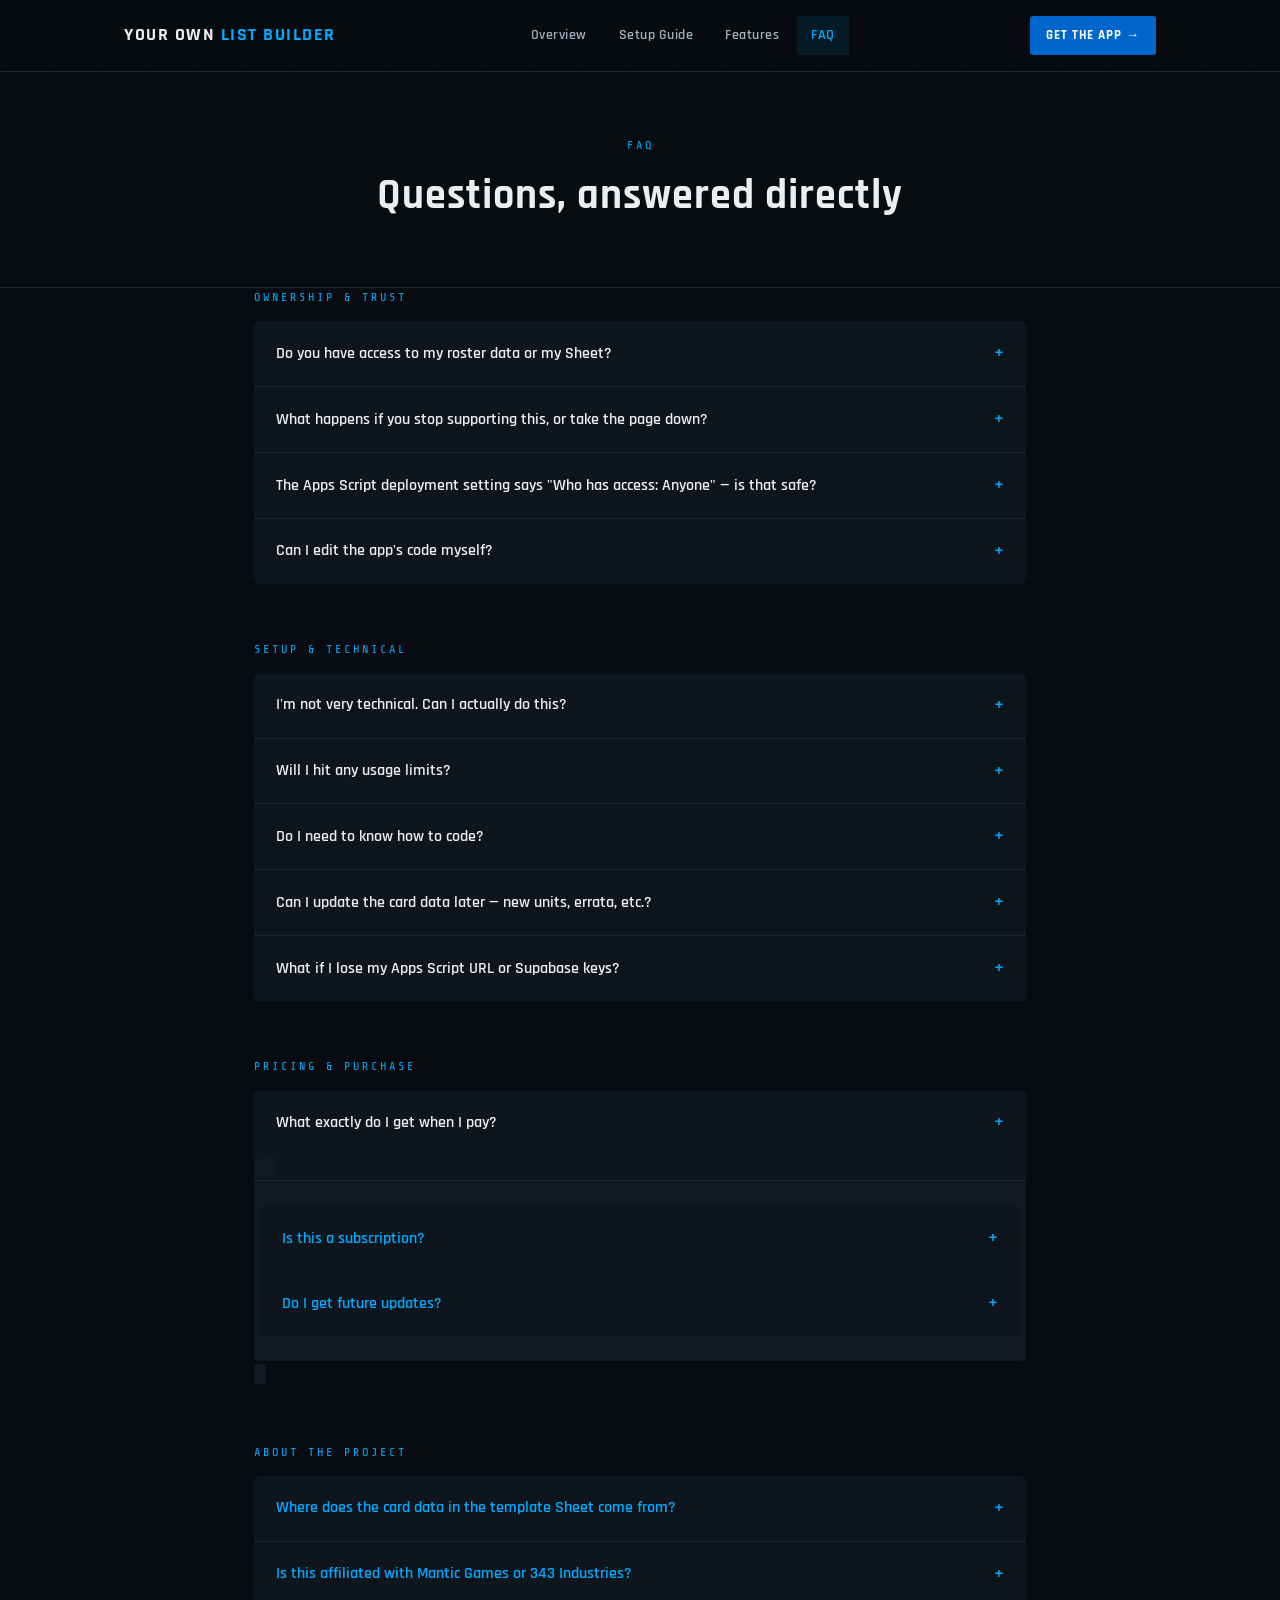
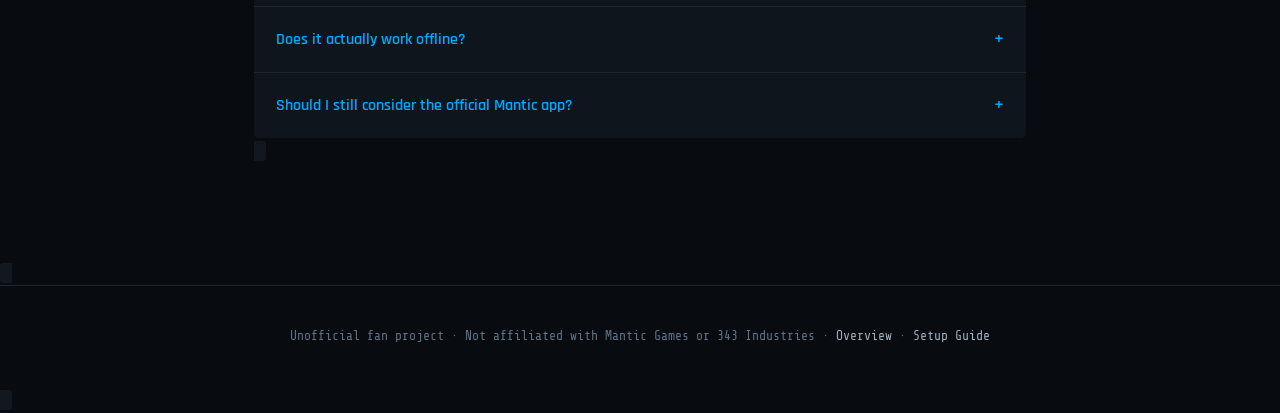
==== faq.html @ abdc5a23 "Update faq.html" ====
<!DOCTYPE html>
<html lang="en">
<head>
<meta charset="UTF-8"/>
<meta name="viewport" content="width=device-width, initial-scale=1.0"/>
<title>FAQ — Your Own List Builder</title>
<meta name="description" content="Answers to common questions about setup, data ownership, pricing, and how this compares to Mantic's official app."/>
<link rel="stylesheet" href="style.css"/>
</head>
<body>

<header class="site-header">
  <div class="site-header-inner">
    <div class="site-logo">YOUR OWN <span>LIST BUILDER</span></div>
    <button class="nav-toggle" onclick="toggleNav()" aria-label="Toggle navigation">&#9776;</button>
    <nav class="site-nav">
      <a href="index.html">Overview</a>
      <a href="setup.html">Setup Guide</a>
      <a href="features.html">Features</a>
      <a href="faq.html" class="active">FAQ</a>
    </nav>
    <a href="#" class="site-cta">Get the App &rarr;</a>
  </div>
</header>

<section class="hero" style="padding:64px 24px 48px;">
  <div class="hero-eyebrow">FAQ</div>
  <h1 style="font-size:42px;">Questions, answered directly</h1>
</section>

<div class="page" style="padding-bottom:96px; max-width:820px;">

  <div class="section-label" style="margin-top:0;">Ownership &amp; Trust</div>

  <div class="faq-list">
    <div class="faq-item">
      <div class="faq-q" onclick="toggleFaq(this.parentElement)">
        Do you have access to my roster data or my Sheet?
        <span class="faq-q-mark">+</span>
      </div>
      <div class="faq-a">
        <p>No. Your Sheet lives in your own Google Drive, and your Apps Script deployment runs under your own Google account. I never see, store, or have access to any of it. The app itself, once you've hosted it, talks directly between your browser and your own Google account — there's no third server in between.</p>
      </div>
    </div>

    <div class="faq-item">
      <div class="faq-q" onclick="toggleFaq(this.parentElement)">
        What happens if you stop supporting this, or take the page down?
        <span class="faq-q-mark">+</span>
      </div>
      <div class="faq-a">
        <p>Nothing changes for you. You're hosting your own copy of the app, on your own GitHub and Cloudflare account, connected to your own Sheet. Once it's set up, it doesn't depend on me, this website, or any service I run staying online. That's the whole point of building it this way.</p>
      </div>
    </div>

    <div class="faq-item">
      <div class="faq-q" onclick="toggleFaq(this.parentElement)">
        The Apps Script deployment setting says "Who has access: Anyone" — is that safe?
        <span class="faq-q-mark">+</span>
      </div>
      <div class="faq-a">
        <p>Yes. This setting controls who can call the script's web address, not who can browse your Drive or edit your Sheet. The URL itself is long and effectively unguessable, and the script only exposes the specific read-only actions written into it — there's no way to reach anything else in your Google account through it. This is the standard way Apps Script web apps are deployed.</p>
      </div>
    </div>

    <div class="faq-item">
      <div class="faq-q" onclick="toggleFaq(this.parentElement)">
        Can I edit the app's code myself?
        <span class="faq-q-mark">+</span>
      </div>
      <div class="faq-a">
        <p>Yes — it's a single, readable HTML file, and once you've bought it, it's yours to modify however you like. I can't promise support for heavily modified versions, but there's nothing locking you out of the code.</p>
      </div>
    </div>
  </div>

  <div class="section-label" style="margin-top:56px;">Setup &amp; Technical</div>

  <div class="faq-list">
    <div class="faq-item">
      <div class="faq-q" onclick="toggleFaq(this.parentElement)">
        I'm not very technical. Can I actually do this?
        <span class="faq-q-mark">+</span>
      </div>
      <div class="faq-a">
        <p>If you can follow a recipe, you can follow the <a href="setup.html">setup guide</a> — it's the same handful of steps every time, with a screenshot for each one. It's worth reading through it before buying anything, specifically to check this for yourself: everything except the final app file is free to look at first.</p>
      </div>
    </div>

    <div class="faq-item">
      <div class="faq-q" onclick="toggleFaq(this.parentElement)">
        Will I hit any usage limits?
        <span class="faq-q-mark">+</span>
      </div>
      <div class="faq-a">
        <p>Google's free Apps Script tier allows around 20,000 requests a day and roughly 90 minutes of total script runtime per day, per Google account. For one person using their own list builder for their own games, this is far more headroom than you'll ever use — these limits matter for someone trying to serve hundreds of people from a single account, not for personal use.</p>
      </div>
    </div>

    <div class="faq-item">
      <div class="faq-q" onclick="toggleFaq(this.parentElement)">
        Do I need to know how to code?
        <span class="faq-q-mark">+</span>
      </div>
      <div class="faq-a">
        <p>No. The Apps Script step involves pasting in a complete, ready-to-use script — you're not writing anything from scratch. The same goes for the Supabase setup script, if you choose to use that optional step.</p>
      </div>
    </div>

    <div class="faq-item">
      <div class="faq-q" onclick="toggleFaq(this.parentElement)">
        Can I update the card data later — new units, errata, etc.?
        <span class="faq-q-mark">+</span>
      </div>
      <div class="faq-a">
        <p>Yes, any time. Just edit your Google Sheet directly — add a row, fix a typo, update a stat — and refresh the app. There's no redeployment needed for data changes, only for changes to the app's code itself.</p>
      </div>
    </div>

    <div class="faq-item">
      <div class="faq-q" onclick="toggleFaq(this.parentElement)">
        What if I lose my Apps Script URL or Supabase keys?
        <span class="faq-q-mark">+</span>
      </div>
      <div class="faq-a">
        <p>You can always retrieve them again from your own Apps Script and Supabase dashboards — nothing is single-use or expires. You can also update them at any time from <strong>Settings &rarr; Edit Connections</strong> inside the app, without needing to re-host anything.</p>
      </div>
    </div>
  </div>

  <div class="section-label" style="margin-top:56px;">Pricing &amp; Purchase</div>

  <div class="faq-list">
    <div class="faq-item">
      <div class="faq-q" onclick="toggleFaq(this.parentElement)">
        What exactly do I get when I pay?
        <span class="faq-q-mark">+</span>
      </div>
      <div class="faq-a">
        <p>The app's four files: <code>index.html</code> (the app itself), <code>sw.js</code> (service worker for offline resilience), <code>apple-touch-icon.png<code> (App icon on mobile) and <code>manifest.webmanifest</code> (home screen install). The Apps Script connectors (<code>Code.gs</code> & <code>appsscript.json</code>), the Supabase table script, and this entire guide are all free — no purchase required to access them.</p>
      </div>
    </div>

    <div class="faq-item">
      <div class="faq-q" onclick="toggleFaq(this.parentElement)">
        Is this a subscription?
        <span class="faq-q-mark">+</span>
      </div>
      <div class="faq-a">
        <p>No. It's a one-time purchase. There's no recurring charge, ever, for any part of this setup — Google Sheets, Apps Script, GitHub, Cloudflare, and the free tier of Supabase all stay free for personal use at this scale.</p>
      </div>
    </div>

    <div class="faq-item">
      <div class="faq-q" onclick="toggleFaq(this.parentElement)">
        Do I get future updates?
        <span class="faq-q-mark">+</span>
      </div>
      <div class="faq-a">
        <p>Yes — updates to the app file are included. Since it's a single file, updating just means downloading the new version and re-uploading it to your GitHub private repository (Cloudflare automatically updates); your Sheet, your connections, and your saved rosters are untouched by an update.</p>
      </div>
    </div>
  </div>

  <div class="section-label" style="margin-top:56px;">About the Project</div>

  <div class="faq-list">
    <div class="faq-item">
      <div class="faq-q" onclick="toggleFaq(this.parentElement)">
        Where does the card data in the template Sheet come from?
        <span class="faq-q-mark">+</span>
      </div>
      <div class="faq-a">
        <p>The template Sheet comes pre-filled with two example characters — <strong>Spartan MK VII</strong> and <strong>Spartan HAZOP</strong> — plus two armoury weapon items, taken from a publicly available YouTube video published by Mantic Games. These are included purely as worked examples to show you how a complete row looks before you start filling in your own data.</p>
        <p>All card names, faction assignments, points values, keyword names, and keyword definitions are publicly accessible through Mantic's official free app subscription tier — no purchase required to read them. You fill in your own Sheet using that as your source, which means you're always working from Mantic's own published data rather than anything redistributed here.</p>
        <p>The template Sheet itself contains only those two example rows. It's a structure demonstration, not a full card database. Adding your full roster is part of the setup — the <a href="setup.html#step-sheet">Sheet guide</a> explains exactly how each column works and how to fill it in.</p>
      </div>
    </div>

    <div class="faq-item">
      <div class="faq-q" onclick="toggleFaq(this.parentElement)">
        Is this affiliated with Mantic Games or 343 Industries?
        <span class="faq-q-mark">+</span>
      </div>
      <div class="faq-a">
        <p>No — this is an independent, unofficial fan project, built by a player for other players. It isn't endorsed by, sponsored by, or affiliated with Mantic Games, 343 Industries, or Microsoft.</p>
      </div>
    </div>

    <div class="faq-item">
      <div class="faq-q" onclick="toggleFaq(this.parentElement)">
        Does it actually work offline?
        <span class="faq-q-mark">+</span>
      </div>
      <div class="faq-a">
        <p>Sort of — and it's worth knowing exactly what that means. Load the app once while you have signal, and it'll keep working for the rest of that session even if you lose connection: browsing, building, the works. The catch is it only lasts for that session — closing the app or reloading the page while offline means you'll need signal again to reopen it, since the card database isn't saved to your device by default. There's a Settings option to preload every card image in advance too, so browsing doesn't depend on each image loading on demand. Think of it as "resilient to a dropped connection mid-session," not "fully usable with no signal from a cold start."</p>
      </div>
    </div>

    <div class="faq-item">
      <div class="faq-q" onclick="toggleFaq(this.parentElement)">
        Should I still consider the official Mantic app?
        <span class="faq-q-mark">+</span>
      </div>
      <div class="faq-a">
        <p>If you play in ranked events or care about Global Rankings, yes — those aren't included on our side, and Mantic's official app ($2.99/mo) is the real way to get them. Worth knowing: Mantic's free tier already covers full rules and one list at no cost, so it's worth checking whether you actually need the paid tier before assuming you do. This tool is built for casual players who want a great list builder without an ongoing bill.</p>
      </div>
    </div>
  </div>

</div>

<footer class="site-footer">
  Unofficial fan project &middot; Not affiliated with Mantic Games or 343 Industries &middot;
  <a href="index.html">Overview</a> &middot; <a href="setup.html">Setup Guide</a>
</footer>

<script src="script.js"></script>
</body>
</html>
---- style.css ----
/* ============================================================
   Halo Flashpoint List Builder — Tutorial Site
   Shared stylesheet across overview / setup / features / faq
   ============================================================ */

@import url('https://fonts.googleapis.com/css2?family=Rajdhani:wght@500;600;700&family=Share+Tech+Mono&family=Inter:wght@400;500;600&display=swap');

:root{
  --bg:        #080c10;
  --bg2:       #0d1219;
  --bg3:       #111820;
  --panel:     #0e151c;
  --border:    #1c2730;
  --border2:   #2a3946;
  --text:      #e8eef4;
  --text2:     #9fb0c0;
  --text3:     #5e7186;
  --accent:    #00aaff;
  --accent2:   #0066cc;
  --caution:   #ffaa33;
  --ok:        #00cc77;
  --font-head: 'Rajdhani', sans-serif;
  --font-mono: 'Share Tech Mono', monospace;
  --font-body: 'Inter', sans-serif;
}

*{box-sizing:border-box;}
html{scroll-behavior:smooth;}
body{
  margin:0; background:var(--bg); color:var(--text);
  font-family:var(--font-body); font-size:16px; line-height:1.6;
  -webkit-font-smoothing:antialiased;
  /* Defensive backstop against silent horizontal overflow — this bug
     class (an element wider than the viewport with nothing visibly
     rendered "wrong") is hard to spot by eye, so this catches it
     regardless of which element causes it. */
  overflow-x:hidden;
}
a{color:var(--accent); text-decoration:none;}
a:hover{text-decoration:underline;}
img{max-width:100%; display:block;}
code{
  font-family:var(--font-mono); background:var(--bg3); color:var(--accent);
  padding:2px 6px; border-radius:3px; font-size:.9em;
}
:focus-visible{outline:2px solid var(--accent); outline-offset:2px;}

/* ── Background texture: faint scanline grid, ambient not decorative ── */
body::before{
  content:'';
  position:fixed; inset:0; z-index:-1; pointer-events:none;
  background-image:
    linear-gradient(rgba(0,170,255,.025) 1px, transparent 1px),
    linear-gradient(90deg, rgba(0,170,255,.025) 1px, transparent 1px);
  background-size:48px 48px;
}

/* ── Top navigation ── */
.site-header{
  position:sticky; top:0; z-index:100;
  background:rgba(8,12,16,.92); backdrop-filter:blur(8px);
  border-bottom:1px solid var(--border);
}
.site-header-inner{
  max-width:1080px; margin:0 auto; padding:16px 24px;
  display:flex; align-items:center; justify-content:space-between; gap:24px;
}
.site-logo{
  font-family:var(--font-head); font-weight:700; font-size:18px;
  letter-spacing:1.5px; color:var(--text); white-space:nowrap;
}
.site-logo span{color:var(--accent);}
.site-nav{display:flex; gap:4px; flex-wrap:wrap;}
.site-nav a{
  font-family:var(--font-head); font-weight:600; font-size:14px;
  letter-spacing:.5px; color:var(--text2); padding:8px 14px;
  border-radius:3px; transition:all .15s;
}
.site-nav a:hover{color:var(--text); background:var(--bg3); text-decoration:none;}
.site-nav a.active{color:var(--accent); background:rgba(0,170,255,.1);}
.site-cta{
  font-family:var(--font-head); font-weight:700; font-size:13px;
  letter-spacing:1px; text-transform:uppercase;
  background:var(--accent2); color:#fff; padding:9px 16px;
  border-radius:3px; white-space:nowrap; transition:background .15s;
}
.site-cta:hover{background:var(--accent); text-decoration:none;}

/* ── Mobile nav toggle ── */
.nav-toggle{display:none;}

/* ── Layout shell ── */
.page{max-width:1080px; margin:0 auto; padding:0 24px;}
.page-with-rail{
  max-width:1080px; margin:0 auto; padding:48px 24px 96px;
  display:grid; grid-template-columns:220px 1fr; gap:48px;
}

/* ── Hero ── */
.hero{
  padding:88px 24px 72px; text-align:center;
  border-bottom:1px solid var(--border);
  position:relative; overflow:hidden;
}
.hero-eyebrow{
  font-family:var(--font-mono); font-size:12px; letter-spacing:3px;
  color:var(--accent); text-transform:uppercase; margin-bottom:18px;
}
.hero h1{
  font-family:var(--font-head); font-weight:700; font-size:52px;
  letter-spacing:1px; line-height:1.1; margin:0 0 20px;
  max-width:760px; margin-left:auto; margin-right:auto;
}
.hero h1 span{color:var(--accent);}
.hero-platform-badge{
  display:inline-block; font-family:var(--font-mono); font-size:13px;
  letter-spacing:.5px; color:var(--text); background:var(--bg2);
  border:1px solid var(--border2); border-radius:20px;
  padding:8px 18px; margin:0 0 28px;
}
.hero-sub{
  font-size:18px; color:var(--text2); max-width:600px;
  margin:0 auto 36px; line-height:1.65;
}
.hero-actions{display:flex; gap:14px; justify-content:center; flex-wrap:wrap;}
.btn{
  font-family:var(--font-head); font-weight:700; font-size:14px;
  letter-spacing:1px; text-transform:uppercase; padding:14px 28px;
  border-radius:3px; transition:all .15s; display:inline-block;
  border:1px solid transparent;
}
.btn-primary{background:var(--accent2); color:#fff;}
.btn-primary:hover{background:var(--accent); text-decoration:none;}
.btn-ghost{background:transparent; color:var(--text); border-color:var(--border2);}
.btn-ghost:hover{border-color:var(--accent); color:var(--accent); text-decoration:none;}

/* ── Section scaffolding ── */
.section{padding:72px 24px;}
.section-tight{padding:48px 24px;}
.section-label{
  font-family:var(--font-mono); font-size:12px; letter-spacing:3px;
  color:var(--accent); text-transform:uppercase; margin-bottom:14px;
}
.section h2{
  font-family:var(--font-head); font-weight:700; font-size:32px;
  letter-spacing:.5px; margin:0 0 16px;
}
.section-intro{color:var(--text2); font-size:16px; max-width:680px; margin-bottom:40px;}

/* ── Cards ── */
.card-grid{display:grid; grid-template-columns:repeat(3,1fr); gap:20px;}
.card{
  background:var(--panel); border:1px solid var(--border);
  border-radius:6px; padding:24px;
}
.card-icon{font-size:28px; margin-bottom:14px; display:block;}
.card h3{
  font-family:var(--font-head); font-weight:600; font-size:18px;
  margin:0 0 8px; letter-spacing:.3px;
}
.card p{color:var(--text2); font-size:14px; margin:0; line-height:1.6;}

/* ── Comparison table ── */
.compare-table{
  width:100%; border-collapse:collapse; margin:24px 0;
  font-size:14px; background:var(--panel); border-radius:6px; overflow:hidden;
}
.compare-table th, .compare-table td{
  padding:14px 18px; text-align:left; border-bottom:1px solid var(--border);
}
.compare-table th{
  font-family:var(--font-head); font-weight:600; letter-spacing:.5px;
  color:var(--text2); font-size:13px; text-transform:uppercase;
  background:var(--bg3);
}
.compare-table td.yes{color:var(--ok);}
.compare-table td.no{color:var(--text3);}
.compare-table tr:last-child td{border-bottom:none;}
.compare-table .row-highlight td{background:rgba(0,170,255,.06);}

/* ── Step rail (Setup page) ── */
.step-rail{position:sticky; top:96px; align-self:start;}
.step-rail-title{
  font-family:var(--font-mono); font-size:11px; letter-spacing:2px;
  color:var(--text3); text-transform:uppercase; margin-bottom:16px;
}
.step-rail ol{list-style:none; margin:0; padding:0;}
.step-rail li{margin-bottom:4px;}
.step-rail a{
  display:flex; align-items:center; gap:10px;
  padding:9px 10px; border-radius:4px; font-size:13px;
  color:var(--text2); border-left:2px solid transparent;
}
.step-rail a:hover{color:var(--text); text-decoration:none; background:var(--bg3);}
.step-rail a.active{
  color:var(--accent); border-left-color:var(--accent);
  background:rgba(0,170,255,.07);
}
.step-rail-num{
  font-family:var(--font-mono); font-size:11px; width:20px; flex-shrink:0;
}

/* ── Setup steps ── */
.setup-steps{display:flex; flex-direction:column; gap:64px;}
.setup-step{scroll-margin-top:96px;}
.setup-step-head{display:flex; align-items:baseline; gap:14px; margin-bottom:6px;}
.setup-step-num{
  font-family:var(--font-head); font-weight:700; font-size:14px;
  color:var(--accent); letter-spacing:1px;
}
.setup-step h2{
  font-family:var(--font-head); font-weight:700; font-size:26px; margin:0;
}
.setup-step-required{
  font-family:var(--font-mono); font-size:10px; letter-spacing:1.5px;
  text-transform:uppercase; padding:3px 9px; border-radius:10px;
  margin-left:auto;
}
.setup-step-required.req{background:rgba(255,107,26,.15); color:var(--caution);}
.setup-step-required.opt{background:rgba(0,204,119,.15); color:var(--ok);}
.setup-step-body{color:var(--text2); margin-bottom:24px;}
.setup-step-body p{margin:0 0 14px;}
.setup-step-body ul, .setup-step-body ol{padding-left:22px; margin:0 0 14px;}
.setup-step-body li{margin-bottom:8px;}

/* ── Screenshot / GIF placeholder ── */
.shot{
  background:var(--bg3); border:1.5px dashed var(--border2); border-radius:6px;
  padding:32px 20px; text-align:center; margin:20px 0;
}
.shot-label{
  font-family:var(--font-mono); font-size:12px; color:var(--caution);
  letter-spacing:.5px; margin-bottom:6px;
}
.shot-desc{font-size:13px; color:var(--text3); max-width:480px; margin:0 auto;}
.shot-type{
  display:inline-block; font-family:var(--font-mono); font-size:10px;
  letter-spacing:1px; text-transform:uppercase; color:var(--bg);
  background:var(--caution); padding:2px 8px; border-radius:3px; margin-bottom:10px;
}

/* ── Callouts ── */
.callout{
  border-radius:6px; padding:16px 18px; margin:18px 0;
  font-size:14px; line-height:1.6; border-left:3px solid;
}
.callout-tip{background:rgba(0,204,119,.07); border-color:var(--ok);}
.callout-caution{background:rgba(255,170,51,.08); border-color:var(--caution);}
.callout-title{
  font-family:var(--font-head); font-weight:700; font-size:12px;
  letter-spacing:1px; text-transform:uppercase; margin-bottom:6px;
}
.callout-tip .callout-title{color:var(--ok);}
.callout-caution .callout-title{color:var(--caution);}

/* ── Code block ── */
.codeblock{
  background:#05080b; border:1px solid var(--border); border-radius:6px;
  padding:16px 18px; font-family:var(--font-mono); font-size:13px;
  color:var(--text2); overflow-x:auto; margin:16px 0; line-height:1.7;
}
.codeblock .k{color:var(--accent);}

/* ── FAQ accordion ── */
.faq-list{display:flex; flex-direction:column; gap:1px; background:var(--border); border-radius:6px; overflow:hidden;}
.faq-item{background:var(--panel);}
.faq-q{
  display:flex; align-items:center; justify-content:space-between; gap:16px;
  padding:18px 22px; cursor:pointer; font-family:var(--font-head);
  font-weight:600; font-size:16px; user-select:none;
}
.faq-q:hover{background:var(--bg3);}
.faq-q-mark{font-size:18px; color:var(--accent); flex-shrink:0; transition:transform .2s;}
.faq-item.open .faq-q-mark{transform:rotate(45deg);}
.faq-a{
  max-height:0; overflow:hidden; transition:max-height .25s ease, padding .25s ease;
  font-size:14px; color:var(--text2); padding:0 22px;
}
.faq-item.open .faq-a{max-height:600px; padding:0 22px 20px;}
.faq-a p{margin:0 0 10px;}
.faq-a p:last-child{margin-bottom:0;}

/* ── Feature detail blocks ── */
.feature-block{
  display:grid; grid-template-columns:1fr 1fr; gap:48px; align-items:center;
  padding:56px 0; border-bottom:1px solid var(--border);
}
.feature-block:last-child{border-bottom:none;}
.feature-block.reverse{direction:rtl;}
.feature-block.reverse > *{direction:ltr;}
.feature-eyebrow{
  font-family:var(--font-mono); font-size:11px; letter-spacing:2px;
  color:var(--accent); text-transform:uppercase; margin-bottom:10px;
}
.feature-block h3{
  font-family:var(--font-head); font-weight:700; font-size:24px; margin:0 0 12px;
}
.feature-block p{color:var(--text2); margin:0 0 14px;}
.feature-asterisk{
  font-family:var(--font-mono); font-size:12.5px; color:var(--text3);
  border-left:2px solid var(--border2); padding-left:12px; line-height:1.6;
}
.feature-block ul{padding-left:20px; color:var(--text2); margin:0;}
.feature-block li{margin-bottom:6px;}

/* ── Footer ── */
.site-footer{
  border-top:1px solid var(--border); padding:40px 24px;
  text-align:center; color:var(--text3); font-size:13px;
}
.site-footer a{color:var(--text2);}

/* ── Responsive ── */
@media (max-width: 880px){
  .hero h1{font-size:36px;}
  .hero-sub{font-size:16px;}
  .card-grid{grid-template-columns:1fr;}
  .feature-block, .feature-block.reverse{grid-template-columns:1fr; direction:ltr;}
  .page-with-rail{grid-template-columns:1fr; padding-top:24px;}
  .step-rail{position:static; margin-bottom:32px;}
  .step-rail ol{display:flex; flex-wrap:wrap; gap:6px;}
  .step-rail li{margin-bottom:0;}
  .site-nav{display:none;}
  .site-nav.open{
    display:flex; flex-direction:column; position:fixed; top:64px; left:0; right:0;
    background:var(--bg); padding:12px; border-bottom:1px solid var(--border); gap:2px;
  }
  .nav-toggle{
    display:block; background:none; border:1px solid var(--border2); color:var(--text);
    width:38px; height:38px; border-radius:4px; font-size:16px; cursor:pointer;
  }
  .compare-table{font-size:13px;}
  .compare-table th, .compare-table td{padding:10px 12px;}

  /* Mobile header overflow fix: .site-logo has white-space:nowrap (so its
     text never wraps), which on a narrow screen pushed the whole flex row
     (logo + hamburger + CTA button) wider than the viewport — flex
     children default to min-width:auto, so they refuse to shrink below
     their content's natural width unless told to. Shrinking the logo at
     this breakpoint, plus min-width:0 as a defensive backstop, addresses
     the logo's contribution to this. */
  .site-logo{font-size:14px;}
  .site-header-inner{min-width:0;}

  /* Mobile header overflow fix, part 2: the CTA button ("Get the App")
     had the EXACT SAME white-space:nowrap problem as the logo above, just
     smaller — and it was the remaining piece after the logo fix, which is
     why the button specifically was still "slightly" cut off rather than
     the whole row scrolling. An earlier attempt papered over this with
     overflow-x:hidden on .site-header, which stops the PAGE from
     scrolling sideways, but does so by silently CLIPPING whatever still
     doesn't fit — that's exactly what "slightly disappears behind the
     edge" was: the row was still wider than the viewport, just invisibly
     cut off instead of visibly scrollable, which is worse since it's not
     obvious anything is even wrong. Removing white-space:nowrap (so the
     button can wrap to two lines if it must) and shrinking its
     padding/font fixes the actual width this time, not just its
     visibility — overflow-x:hidden is intentionally NOT used here
     anymore, so any future overflow will be visibly obvious again rather
     than silently clipped and easy to miss. */
  .site-cta{
    font-size:11px; padding:8px 12px; white-space:normal; text-align:center;
  }
  .site-header-inner{gap:10px; padding:14px 16px;}
}
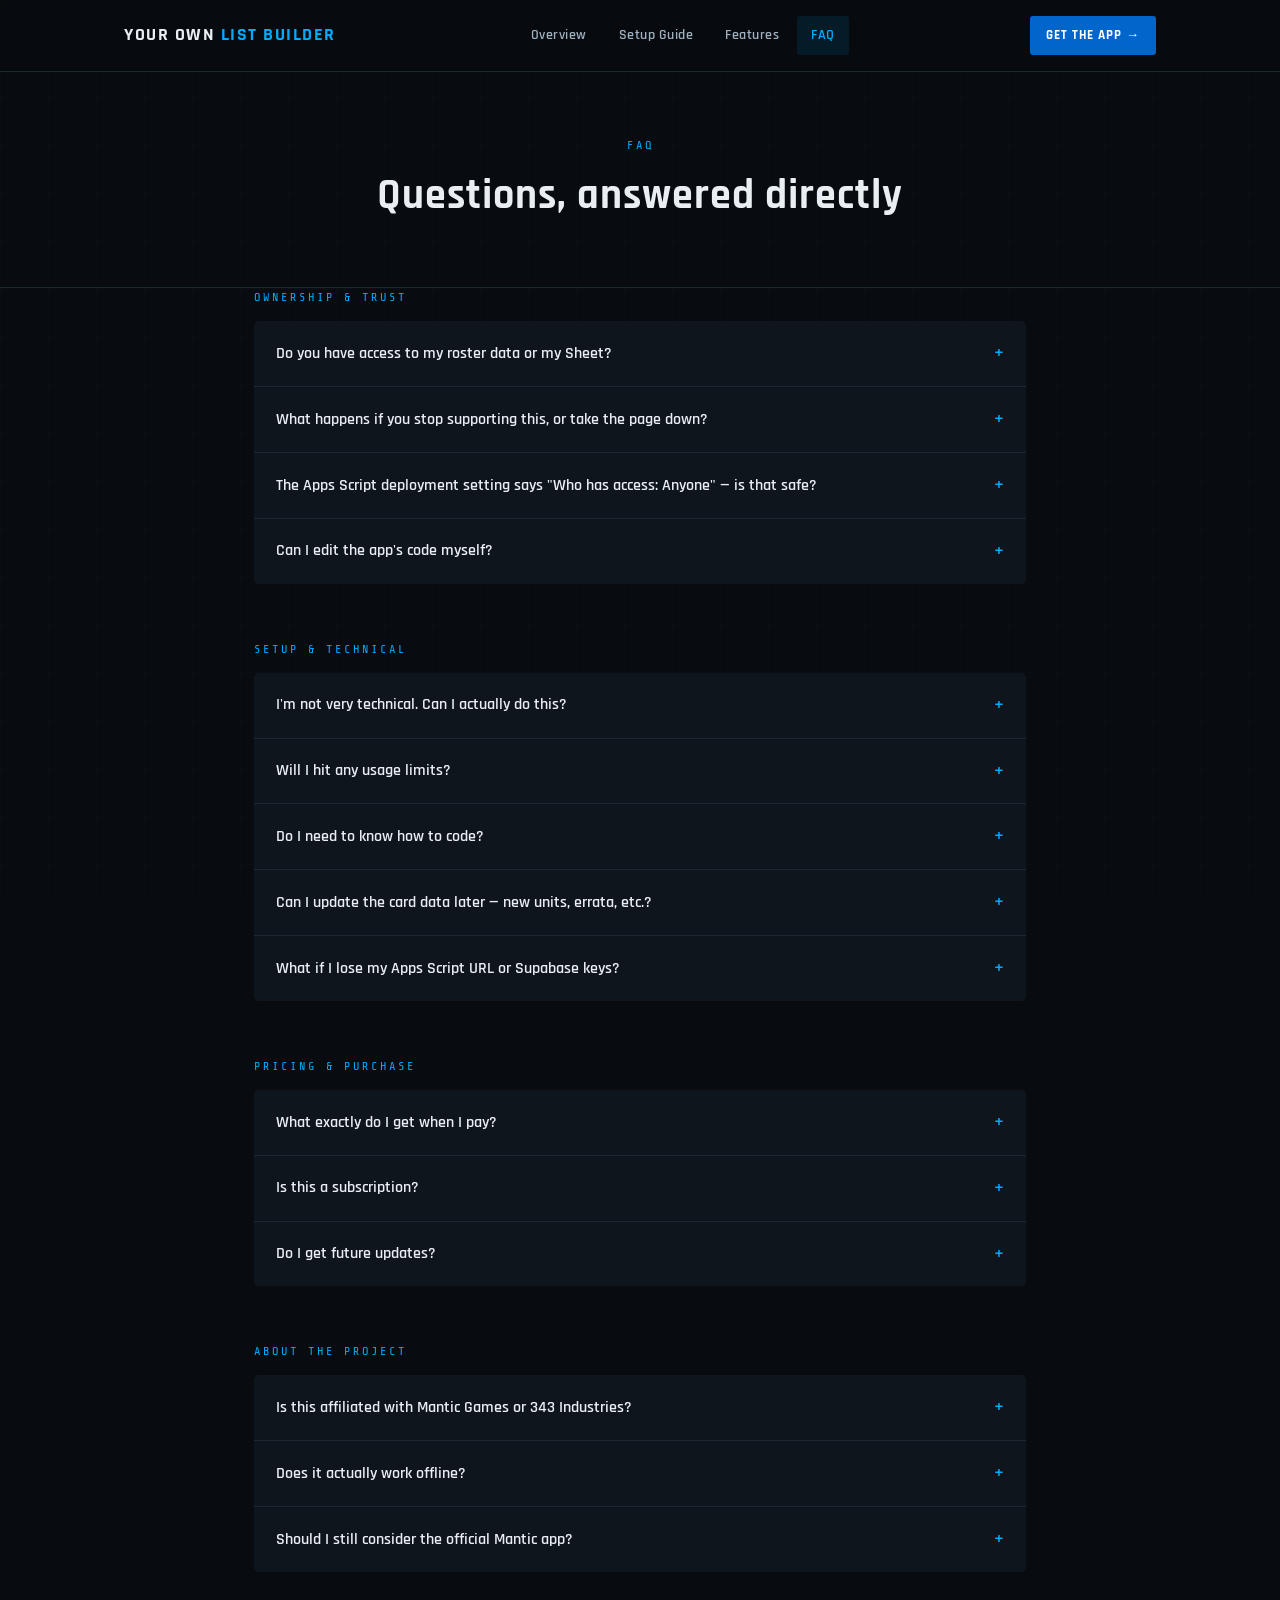
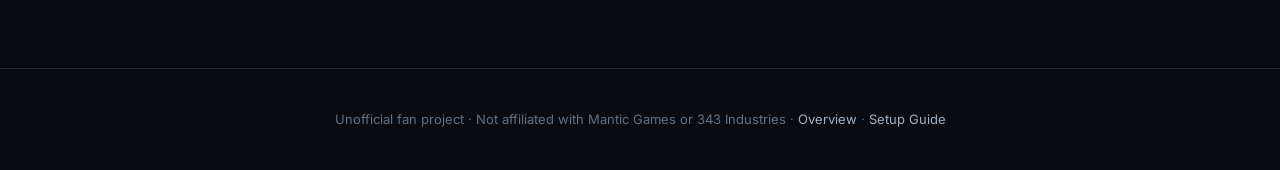
==== commit 547bd9f5: "New faq good" ====
--- a/faq.html
+++ b/faq.html
@@ -137,7 +137,7 @@
         <span class="faq-q-mark">+</span>
       </div>
       <div class="faq-a">
-        <p>The app's four files: <code>index.html</code> (the app itself), <code>sw.js</code> (service worker for offline resilience), <code>apple-touch-icon.png<code> (App icon on mobile) and <code>manifest.webmanifest</code> (home screen install). The Apps Script connectors (<code>Code.gs</code> & <code>appsscript.json</code>), the Supabase table script, and this entire guide are all free — no purchase required to access them.</p>
+        <p>The app's four files: <code>index.html</code> (the app itself), <code>sw.js</code> (service worker for offline resilience), <code>apple-touch-icon.png</code> (App icon on mobile) and <code>manifest.webmanifest</code> (home screen install). The Apps Script connectors (<code>Code.gs</code> & <code>appsscript.json</code>), the Supabase table script, and this entire guide are all free — no purchase required to access them.</p>
       </div>
     </div>
 
@@ -165,18 +165,6 @@
   <div class="section-label" style="margin-top:56px;">About the Project</div>
 
   <div class="faq-list">
-    <div class="faq-item">
-      <div class="faq-q" onclick="toggleFaq(this.parentElement)">
-        Where does the card data in the template Sheet come from?
-        <span class="faq-q-mark">+</span>
-      </div>
-      <div class="faq-a">
-        <p>The template Sheet comes pre-filled with two example characters — <strong>Spartan MK VII</strong> and <strong>Spartan HAZOP</strong> — plus two armoury weapon items, taken from a publicly available YouTube video published by Mantic Games. These are included purely as worked examples to show you how a complete row looks before you start filling in your own data.</p>
-        <p>All card names, faction assignments, points values, keyword names, and keyword definitions are publicly accessible through Mantic's official free app subscription tier — no purchase required to read them. You fill in your own Sheet using that as your source, which means you're always working from Mantic's own published data rather than anything redistributed here.</p>
-        <p>The template Sheet itself contains only those two example rows. It's a structure demonstration, not a full card database. Adding your full roster is part of the setup — the <a href="setup.html#step-sheet">Sheet guide</a> explains exactly how each column works and how to fill it in.</p>
-      </div>
-    </div>
-
     <div class="faq-item">
       <div class="faq-q" onclick="toggleFaq(this.parentElement)">
         Is this affiliated with Mantic Games or 343 Industries?
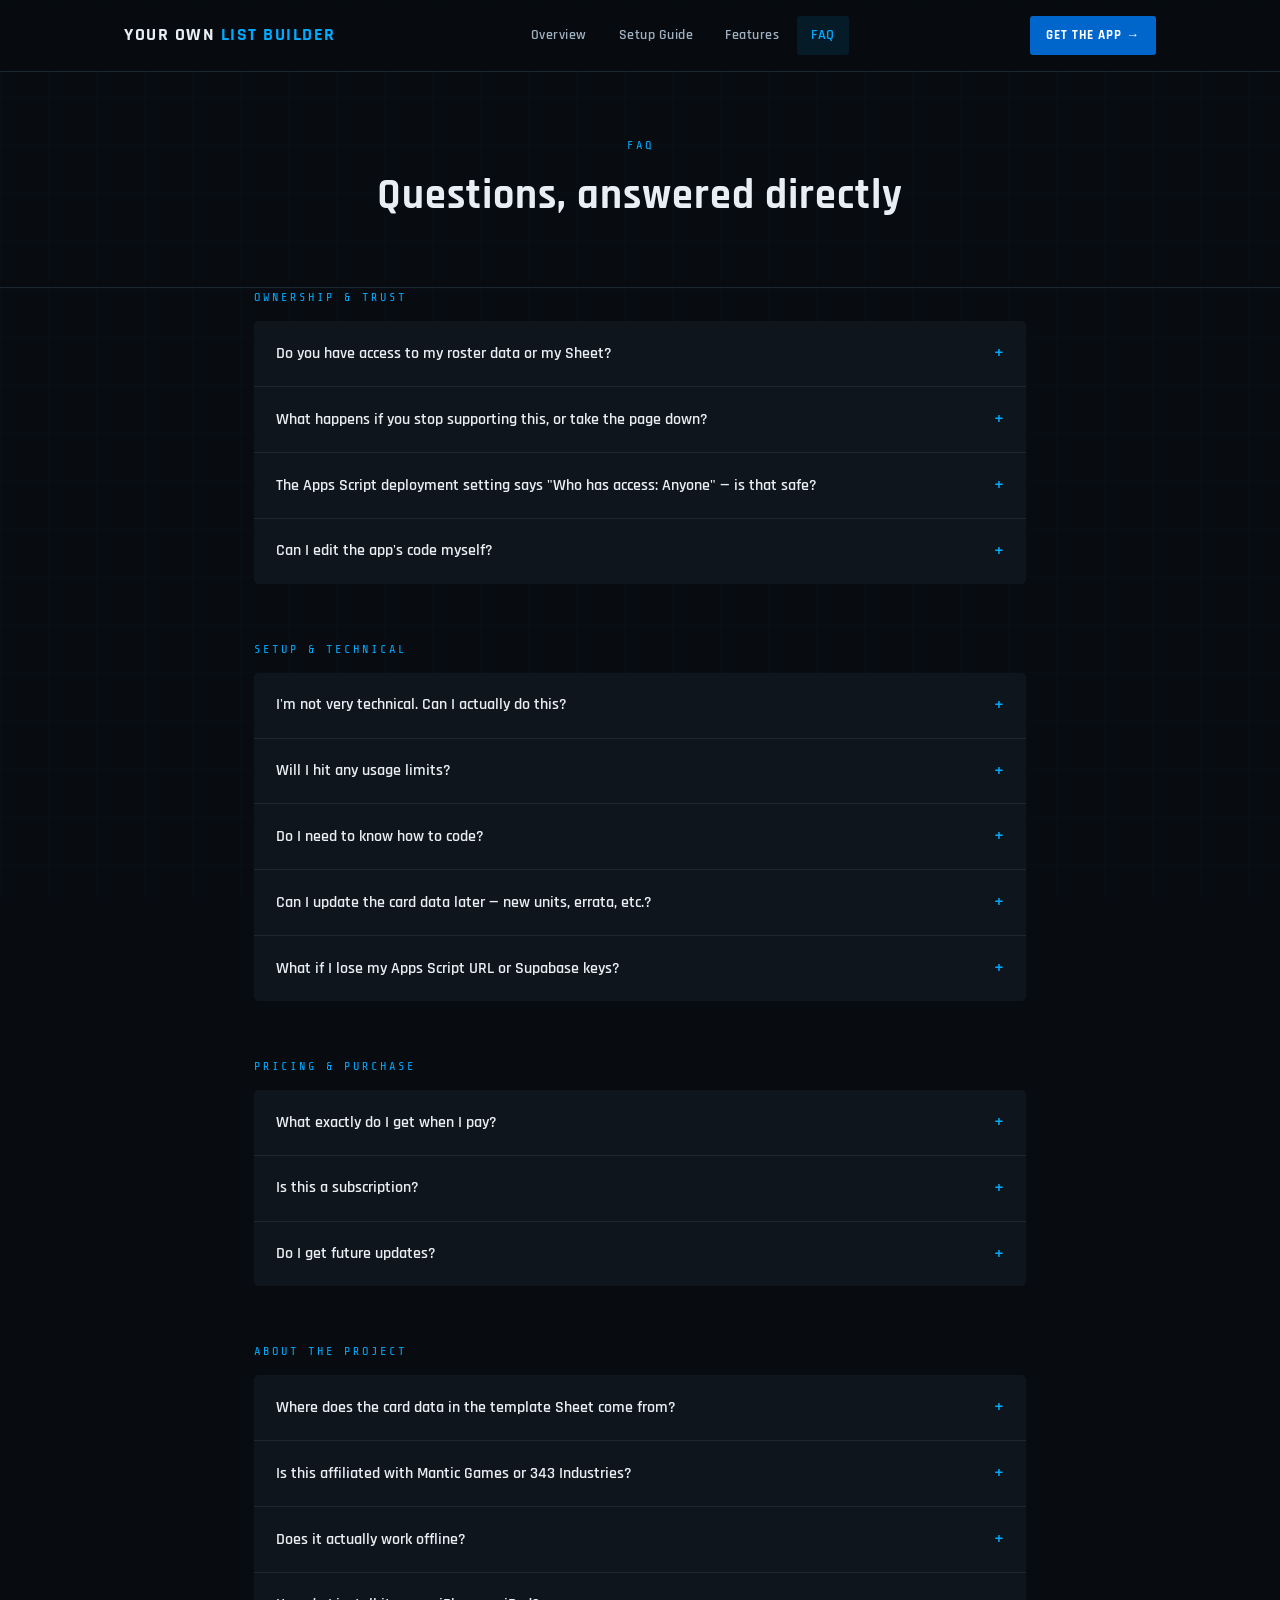
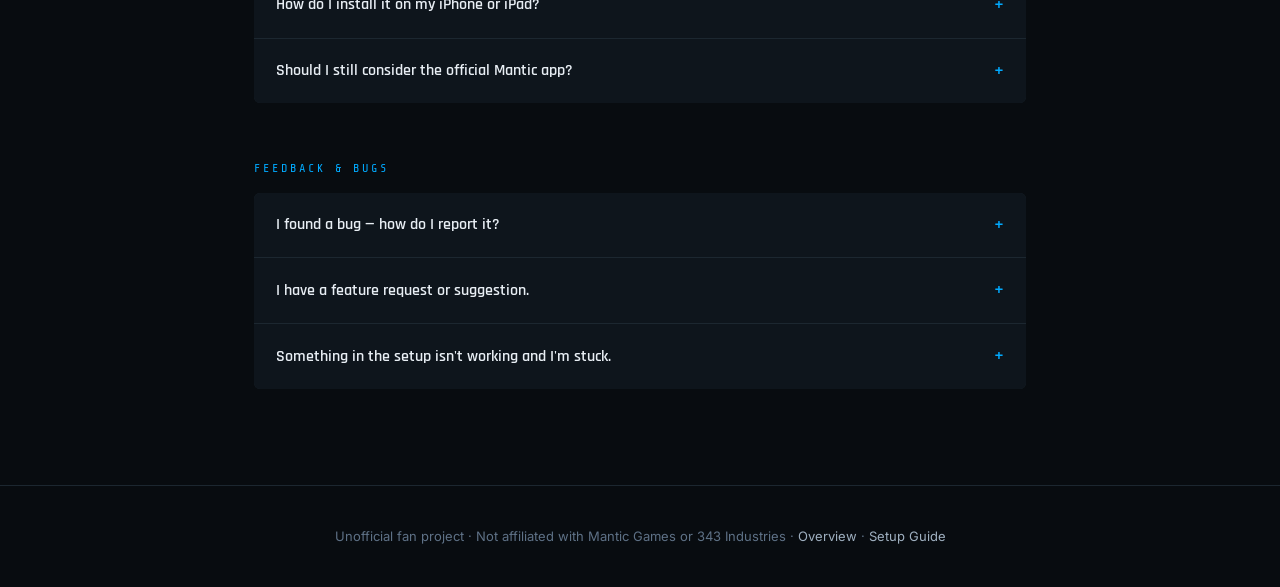
==== commit 8685f794: "New faq fixed" ====
--- a/faq.html
+++ b/faq.html
@@ -167,6 +167,18 @@
   <div class="faq-list">
     <div class="faq-item">
       <div class="faq-q" onclick="toggleFaq(this.parentElement)">
+        Where does the card data in the template Sheet come from?
+        <span class="faq-q-mark">+</span>
+      </div>
+      <div class="faq-a">
+        <p>The template Sheet comes pre-filled with two example characters — <strong>Spartan MK VII</strong> and <strong>Spartan HAZOP</strong> — plus two armoury weapon items, taken from a publicly available YouTube video published by Mantic Games. These are included purely as worked examples to show you how a complete row looks before you start filling in your own data.</p>
+        <p>All card names, faction assignments, points values, keyword names, and keyword definitions are publicly accessible through Mantic's official free app subscription tier — no purchase required to read them. You fill in your own Sheet using that as your source, which means you're always working from Mantic's own published data rather than anything redistributed here.</p>
+        <p>The template Sheet itself contains only those two example rows. It's a structure demonstration, not a full card database. Adding your full roster is part of the setup — the <a href="setup.html#step-sheet">Sheet guide</a> explains exactly how each column works and how to fill it in.</p>
+      </div>
+    </div>
+
+    <div class="faq-item">
+      <div class="faq-q" onclick="toggleFaq(this.parentElement)">
         Is this affiliated with Mantic Games or 343 Industries?
         <span class="faq-q-mark">+</span>
       </div>
@@ -187,11 +199,56 @@
 
     <div class="faq-item">
       <div class="faq-q" onclick="toggleFaq(this.parentElement)">
+        How do I install it on my iPhone or iPad?
+        <span class="faq-q-mark">+</span>
+      </div>
+      <div class="faq-a">
+        <p>Open your Cloudflare URL in <strong>Safari</strong> (not Chrome or Firefox — those can't install web apps on iOS). Once the page has loaded, tap the <strong>Share button</strong> (the box with an arrow at the bottom of the screen), scroll down, and tap <strong>Add to Home Screen</strong>. Give it a name and tap Add. It'll appear on your home screen with its own icon and open full-screen, just like a native app.</p>
+        <p>The <code>apple-touch-icon.png</code> file in your repository is what gives the icon its correct appearance — without it, iOS uses a generic screenshot instead. Full step-by-step instructions with screenshots are in the <a href="setup.html#step-pwa">Setup Guide</a>.</p>
+      </div>
+    </div>
+
+    <div class="faq-item">
+      <div class="faq-q" onclick="toggleFaq(this.parentElement)">
         Should I still consider the official Mantic app?
         <span class="faq-q-mark">+</span>
       </div>
       <div class="faq-a">
         <p>If you play in ranked events or care about Global Rankings, yes — those aren't included on our side, and Mantic's official app ($2.99/mo) is the real way to get them. Worth knowing: Mantic's free tier already covers full rules and one list at no cost, so it's worth checking whether you actually need the paid tier before assuming you do. This tool is built for casual players who want a great list builder without an ongoing bill.</p>
+      </div>
+    </div>
+  </div>
+
+  <div class="section-label" style="margin-top:56px;">Feedback &amp; Bugs</div>
+
+  <div class="faq-list">
+    <div class="faq-item">
+      <div class="faq-q" onclick="toggleFaq(this.parentElement)">
+        I found a bug — how do I report it?
+        <span class="faq-q-mark">+</span>
+      </div>
+      <div class="faq-a">
+        <p>The best place is the <strong>itch.io page</strong> — leave a comment there describing what happened, what you were doing at the time, and which browser and device you were on. Screenshots help a lot if you can grab one. I check comments regularly and will respond there.</p>
+      </div>
+    </div>
+
+    <div class="faq-item">
+      <div class="faq-q" onclick="toggleFaq(this.parentElement)">
+        I have a feature request or suggestion.
+        <span class="faq-q-mark">+</span>
+      </div>
+      <div class="faq-a">
+        <p>Please do send them — the best features in the app came from thinking through real use cases, and I genuinely want to hear what would make this more useful for you. Leave a comment on the <strong>itch.io page</strong> with your idea. No guarantees on timelines, but everything gets read and considered.</p>
+      </div>
+    </div>
+
+    <div class="faq-item">
+      <div class="faq-q" onclick="toggleFaq(this.parentElement)">
+        Something in the setup isn't working and I'm stuck.
+        <span class="faq-q-mark">+</span>
+      </div>
+      <div class="faq-a">
+        <p>Check the <a href="setup.html">setup guide</a> first — the most common issues (especially the Apps Script "Anyone" setting and the Test Connection failure) are covered there with specific fixes. If you're still stuck, leave a comment on the <strong>itch.io page</strong> describing exactly where you're at and what error message you're seeing. I'll help you through it.</p>
       </div>
     </div>
   </div>
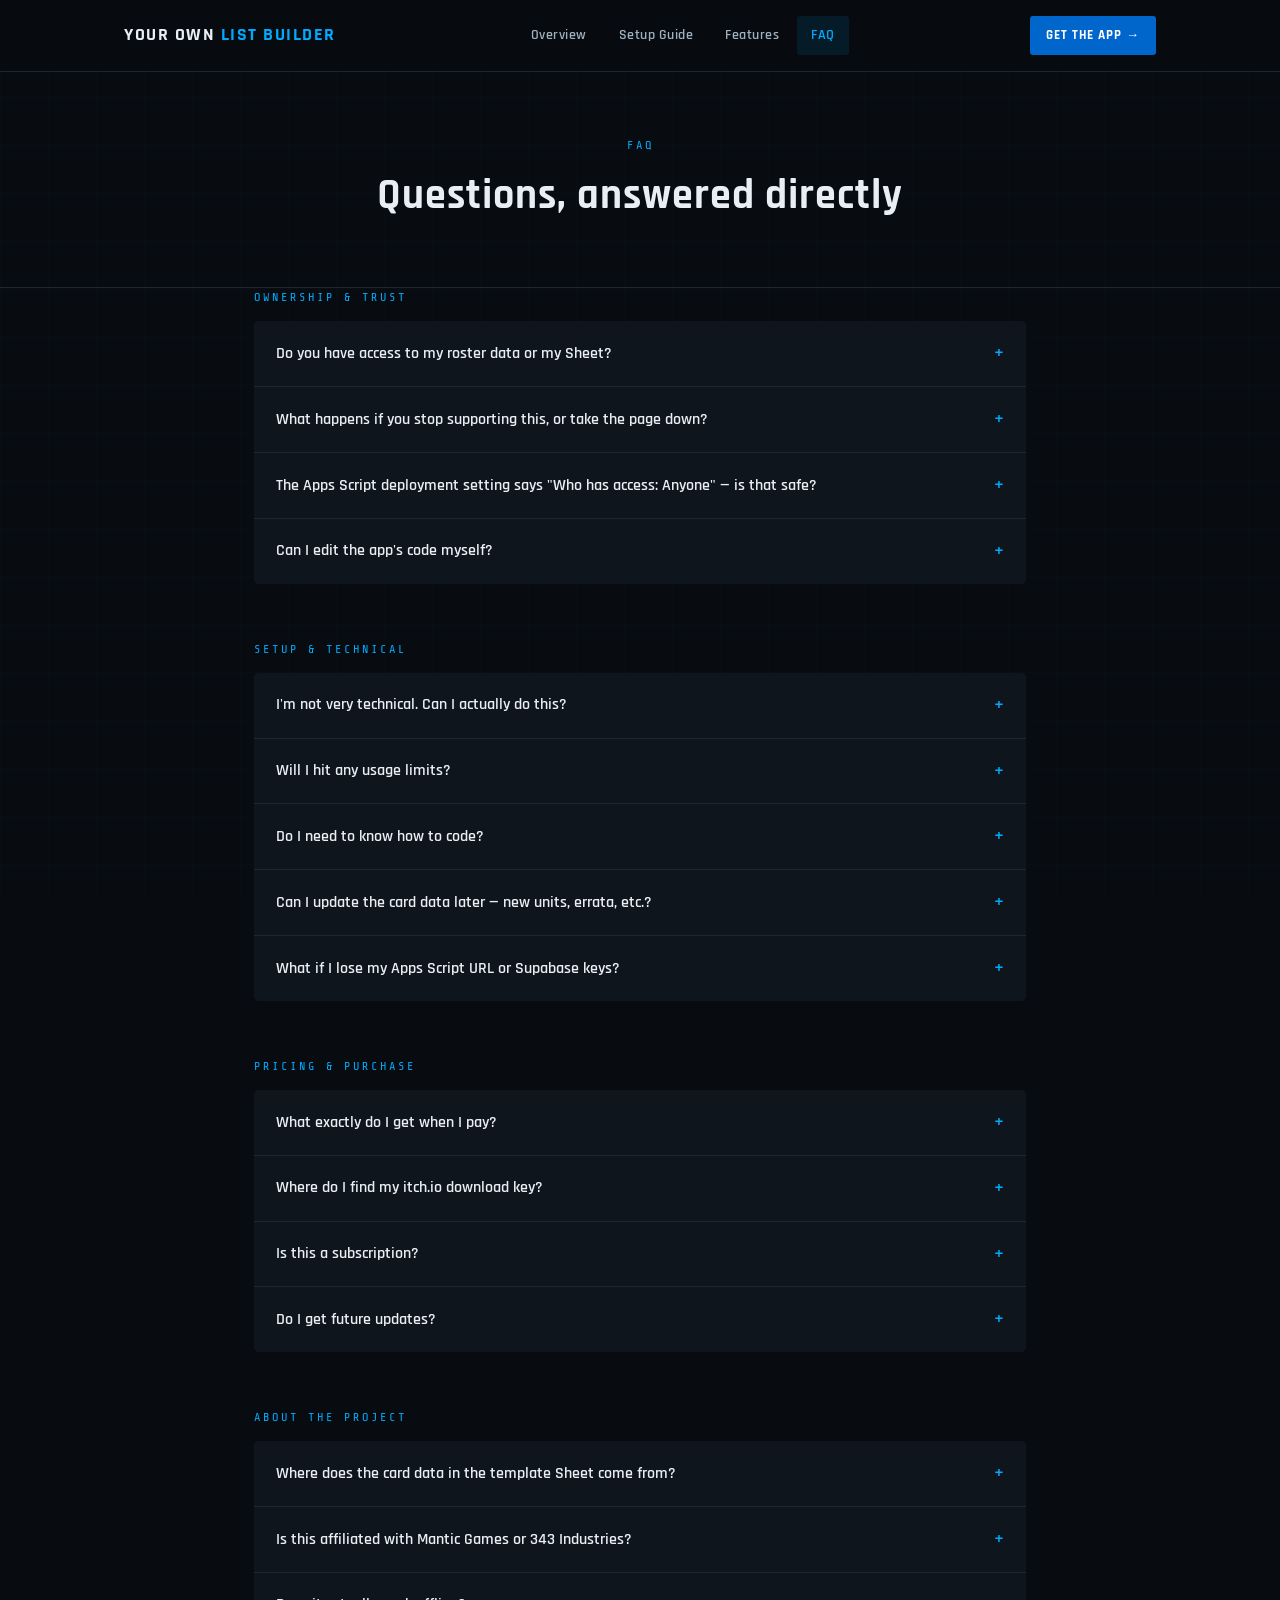
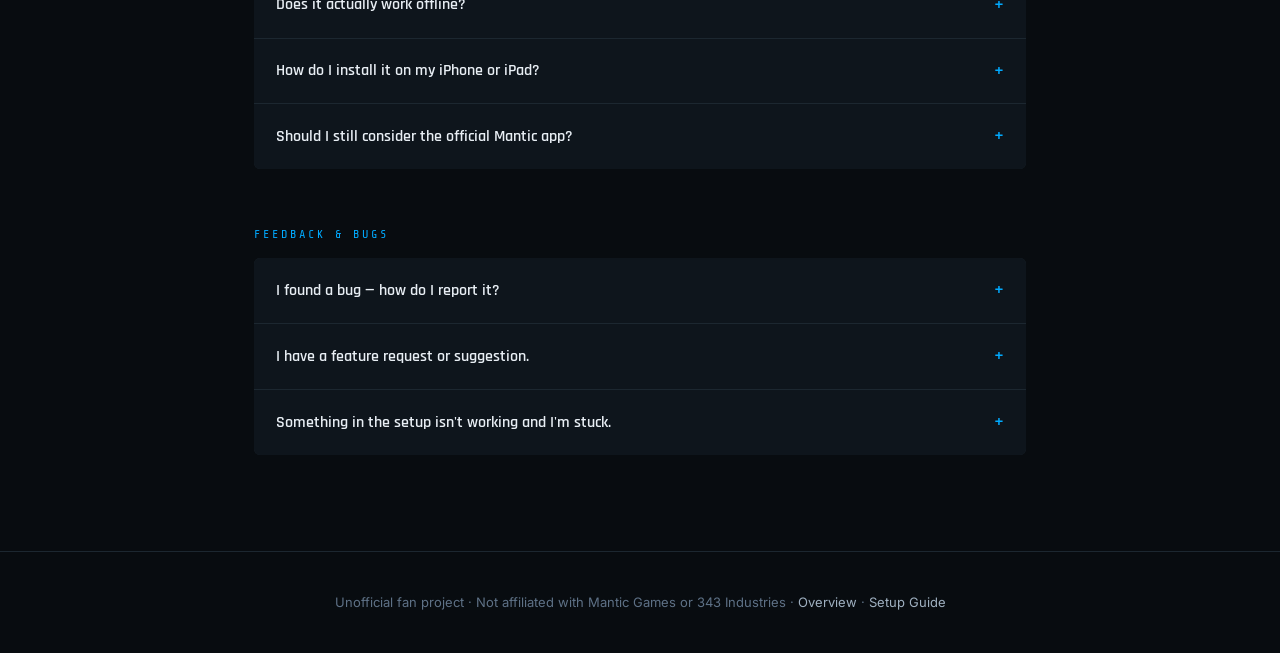
==== commit 665ce263: "FAQ and setup update" ====
--- a/faq.html
+++ b/faq.html
@@ -123,7 +123,7 @@
         <span class="faq-q-mark">+</span>
       </div>
       <div class="faq-a">
-        <p>You can always retrieve them again from your own Apps Script and Supabase dashboards — nothing is single-use or expires. You can also update them at any time from <strong>Settings &rarr; Edit Connections</strong> inside the app, without needing to re-host anything.</p>
+        <p>You can always retrieve them again from your own Apps Script and Supabase dashboards — nothing is single-use or expires. For Supabase: your <strong>Project URL</strong> is under Project Settings → Data API, and your <strong>anon public key</strong> is under Project Settings → API Keys. You can update both at any time from <strong>Settings &rarr; Edit Connections</strong> inside the app, without needing to re-host anything.</p>
       </div>
     </div>
   </div>
@@ -138,6 +138,17 @@
       </div>
       <div class="faq-a">
         <p>The app's four files: <code>index.html</code> (the app itself), <code>sw.js</code> (service worker for offline resilience), <code>apple-touch-icon.png</code> (App icon on mobile) and <code>manifest.webmanifest</code> (home screen install). The Apps Script connectors (<code>Code.gs</code> & <code>appsscript.json</code>), the Supabase table script, and this entire guide are all free — no purchase required to access them.</p>
+      </div>
+    </div>
+
+    <div class="faq-item">
+      <div class="faq-q" onclick="toggleFaq(this.parentElement)">
+        Where do I find my itch.io download key?
+        <span class="faq-q-mark">+</span>
+      </div>
+      <div class="faq-a">
+        <p>After purchasing, your download key is available in two places. The <strong>purchase confirmation email</strong> — itch.io sends it automatically to the email address used at checkout. Look for a link in the format <code>https://itch.io/download/...</code> — the long string at the end of that URL is your key. Alternatively, log into your <strong>itch.io account</strong>, go to Library, find this tool, and click Download — your key is shown on that page.</p>
+        <p>Copy the full key string and paste it into Step 1 of the in-app setup screen. Once validated, it's saved to your device permanently and won't be asked again.</p>
       </div>
     </div>
 
--- a/style.css
+++ b/style.css
@@ -42,6 +42,7 @@
 code{
   font-family:var(--font-mono); background:var(--bg3); color:var(--accent);
   padding:2px 6px; border-radius:3px; font-size:.9em;
+  word-break:break-word; overflow-wrap:anywhere;
 }
 :focus-visible{outline:2px solid var(--accent); outline-offset:2px;}
 
@@ -218,10 +219,10 @@
 }
 .setup-step-required.req{background:rgba(255,107,26,.15); color:var(--caution);}
 .setup-step-required.opt{background:rgba(0,204,119,.15); color:var(--ok);}
-.setup-step-body{color:var(--text2); margin-bottom:24px;}
+.setup-step-body{color:var(--text2); margin-bottom:24px; overflow-wrap:anywhere; word-break:break-word;}
 .setup-step-body p{margin:0 0 14px;}
 .setup-step-body ul, .setup-step-body ol{padding-left:22px; margin:0 0 14px;}
-.setup-step-body li{margin-bottom:8px;}
+.setup-step-body li{margin-bottom:8px; overflow-wrap:anywhere; word-break:break-word;}
 
 /* ── Screenshot / GIF placeholder ── */
 .shot{
@@ -243,6 +244,7 @@
 .callout{
   border-radius:6px; padding:16px 18px; margin:18px 0;
   font-size:14px; line-height:1.6; border-left:3px solid;
+  overflow-wrap:anywhere; word-break:break-word;
 }
 .callout-tip{background:rgba(0,204,119,.07); border-color:var(--ok);}
 .callout-caution{background:rgba(255,170,51,.08); border-color:var(--caution);}
@@ -276,7 +278,7 @@
   max-height:0; overflow:hidden; transition:max-height .25s ease, padding .25s ease;
   font-size:14px; color:var(--text2); padding:0 22px;
 }
-.faq-item.open .faq-a{max-height:600px; padding:0 22px 20px;}
+.faq-item.open .faq-a{max-height:2000px; padding:0 22px 20px;}
 .faq-a p{margin:0 0 10px;}
 .faq-a p:last-child{margin-bottom:0;}
 
@@ -302,6 +304,33 @@
 }
 .feature-block ul{padding-left:20px; color:var(--text2); margin:0;}
 .feature-block li{margin-bottom:6px;}
+
+
+/* ── Video tap-to-pause overlay ── */
+.video-wrapper{
+  position:relative; display:block; cursor:pointer;
+  border-radius:6px; overflow:hidden; line-height:0;
+}
+.video-wrapper video{
+  width:100%; display:block; border-radius:6px;
+}
+.video-overlay{
+  position:absolute; inset:0;
+  display:flex; align-items:center; justify-content:center;
+  background:rgba(0,0,0,.35);
+  opacity:0; transition:opacity .18s ease;
+  pointer-events:none;
+}
+.video-overlay.visible{opacity:1;}
+.video-overlay-icon{
+  width:56px; height:56px; border-radius:50%;
+  background:rgba(0,0,0,.6); border:2px solid rgba(255,255,255,.7);
+  display:flex; align-items:center; justify-content:center;
+  font-size:22px; color:#fff; padding-left:4px;
+}
+/* Subtle hover hint even while playing */
+.video-wrapper:hover .video-overlay{opacity:.35;}
+.video-wrapper:hover .video-overlay.visible{opacity:1;}
 
 /* ── Footer ── */
 .site-footer{
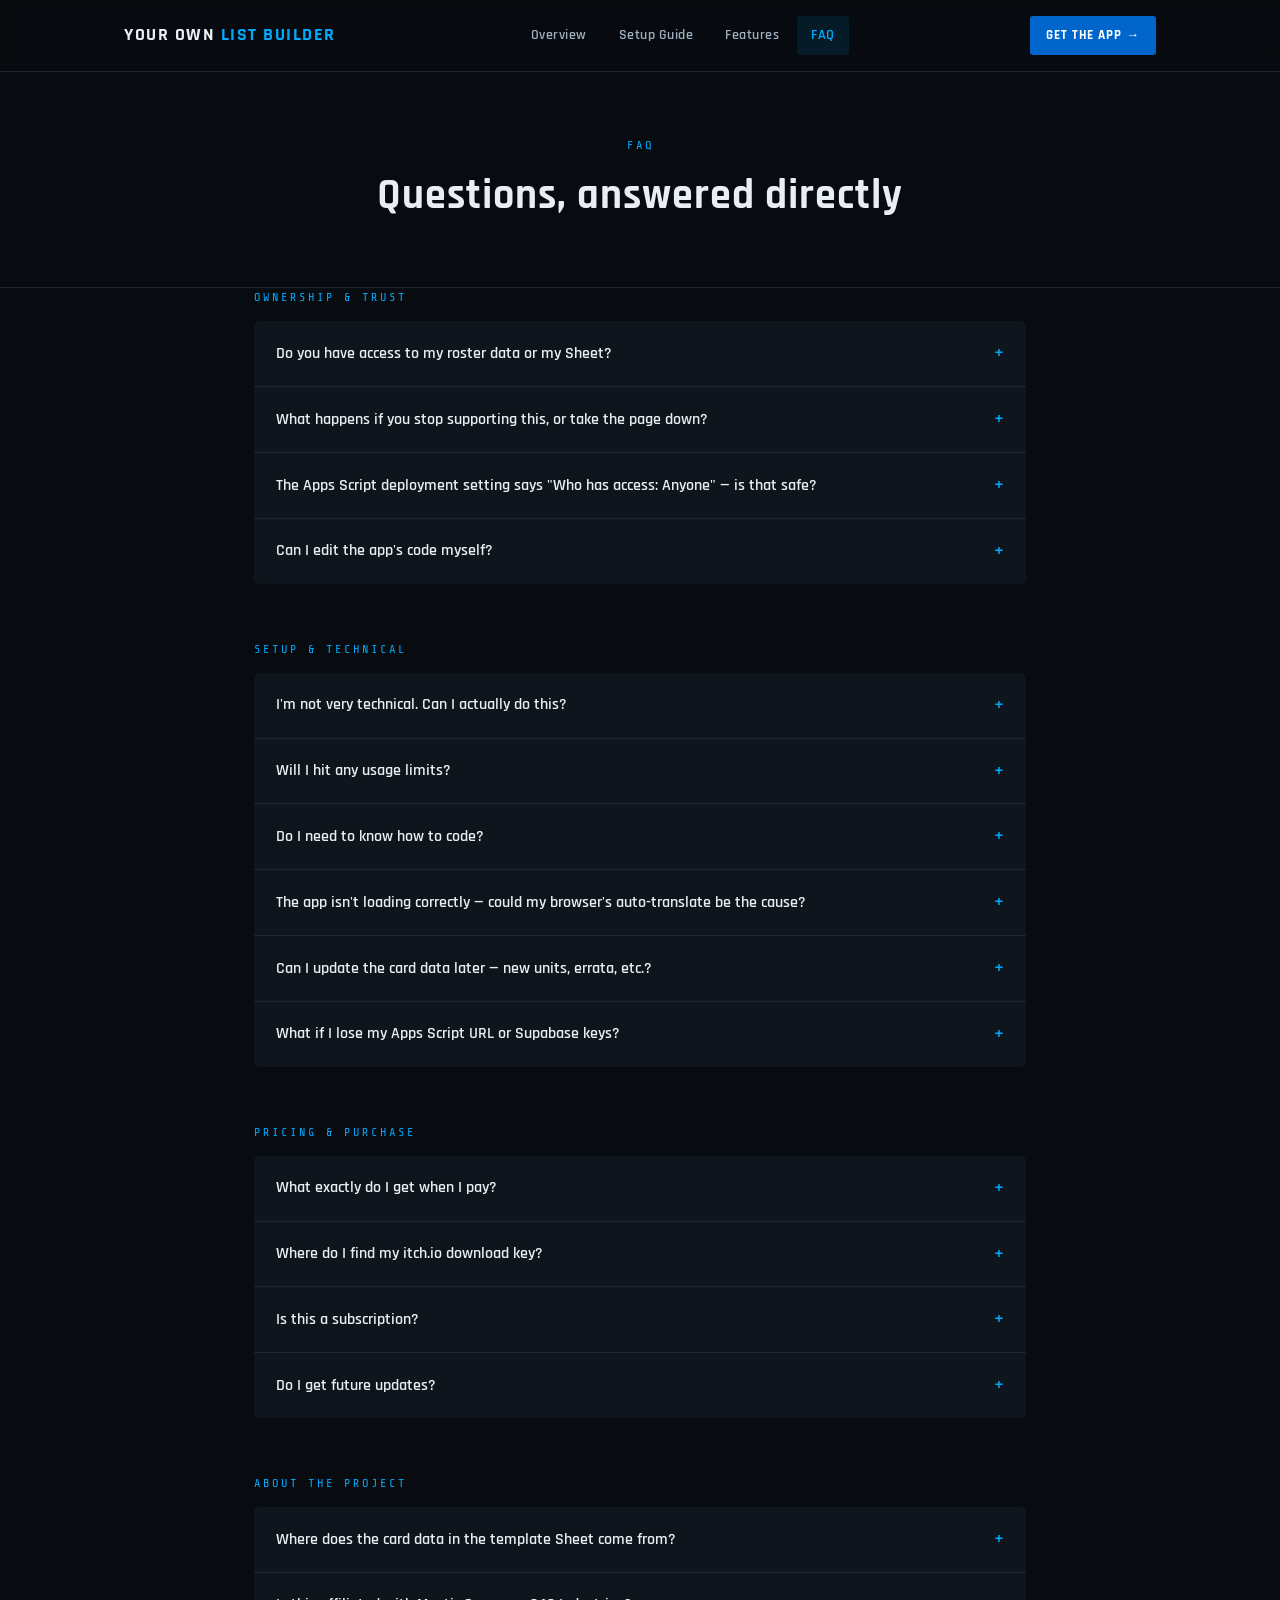
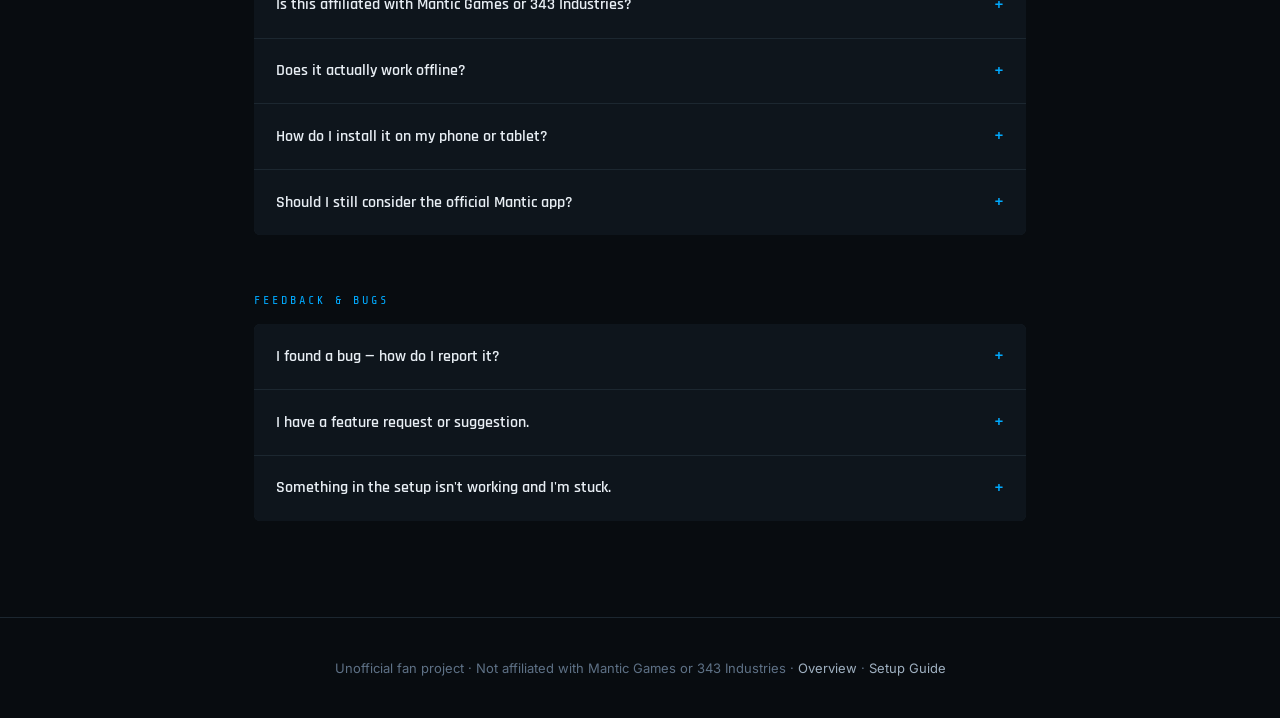
==== commit 141030cf: "Update android" ====
--- a/faq.html
+++ b/faq.html
@@ -19,7 +19,7 @@
       <a href="features.html">Features</a>
       <a href="faq.html" class="active">FAQ</a>
     </nav>
-    <a href="#" class="site-cta">Get the App &rarr;</a>
+    <a href="https://romulus51.itch.io/your-own-list-builder" class="site-cta">Get the App &rarr;</a>
   </div>
 </header>
 
@@ -109,6 +109,18 @@
 
     <div class="faq-item">
       <div class="faq-q" onclick="toggleFaq(this.parentElement)">
+        The app isn't loading correctly — could my browser's auto-translate be the cause?
+        <span class="faq-q-mark">+</span>
+      </div>
+      <div class="faq-a">
+        <p>Yes, this is a known cause of loading failures. If your browser's automatic translation feature is active on the setup guide or the app itself, it can interfere with how the page loads and prevent the app from functioning correctly.</p>
+        <p>To disable it: in <strong>Chrome</strong>, click the translate icon in the address bar and select <strong>Never translate this site</strong>. In <strong>Safari</strong>, go to <strong>Settings → Translation</strong> and make sure the site isn't set to auto-translate. In <strong>Firefox</strong>, click the translate icon in the toolbar and choose <strong>Never translate this language</strong>.</p>
+        <p>The app has its own built-in language support (English and French, plus any language you add via your Sheet) — browser translation is not needed and should be turned off for this site.</p>
+      </div>
+    </div>
+
+    <div class="faq-item">
+      <div class="faq-q" onclick="toggleFaq(this.parentElement)">
         Can I update the card data later — new units, errata, etc.?
         <span class="faq-q-mark">+</span>
       </div>
@@ -210,12 +222,13 @@
 
     <div class="faq-item">
       <div class="faq-q" onclick="toggleFaq(this.parentElement)">
-        How do I install it on my iPhone or iPad?
-        <span class="faq-q-mark">+</span>
-      </div>
-      <div class="faq-a">
-        <p>Open your Cloudflare URL in <strong>Safari</strong> (not Chrome or Firefox — those can't install web apps on iOS). Once the page has loaded, tap the <strong>Share button</strong> (the box with an arrow at the bottom of the screen), scroll down, and tap <strong>Add to Home Screen</strong>. Give it a name and tap Add. It'll appear on your home screen with its own icon and open full-screen, just like a native app.</p>
-        <p>The <code>apple-touch-icon.png</code> file in your repository is what gives the icon its correct appearance — without it, iOS uses a generic screenshot instead. Full step-by-step instructions with screenshots are in the <a href="setup.html#step-pwa">Setup Guide</a>.</p>
+        How do I install it on my phone or tablet?
+        <span class="faq-q-mark">+</span>
+      </div>
+      <div class="faq-a">
+        <p><strong>iPhone / iPad:</strong> Open your Cloudflare URL in <strong>Safari</strong> (not Chrome or Firefox — those can't install web apps on iOS). Once loaded, tap the <strong>Share button</strong> (box with an arrow at the bottom), scroll down, and tap <strong>Add to Home Screen</strong>. Give it a name and tap Add. The <code>apple-touch-icon.png</code> file in your repository is what gives the icon its correct appearance — without it, iOS uses a generic screenshot instead.</p>
+        <p><strong>Android:</strong> Open your Cloudflare URL in <strong>Chrome</strong>. Tap the <strong>three-dot menu</strong> in the top right, then tap <strong>Add to Home screen</strong> or <strong>Install app</strong>. Give it a name and tap Add. It'll appear on your home screen and open full-screen just like a native app.</p>
+        <p>Full step-by-step instructions with screenshots for both are in the <a href="setup.html#step-pwa">Setup Guide</a>.</p>
       </div>
     </div>
 
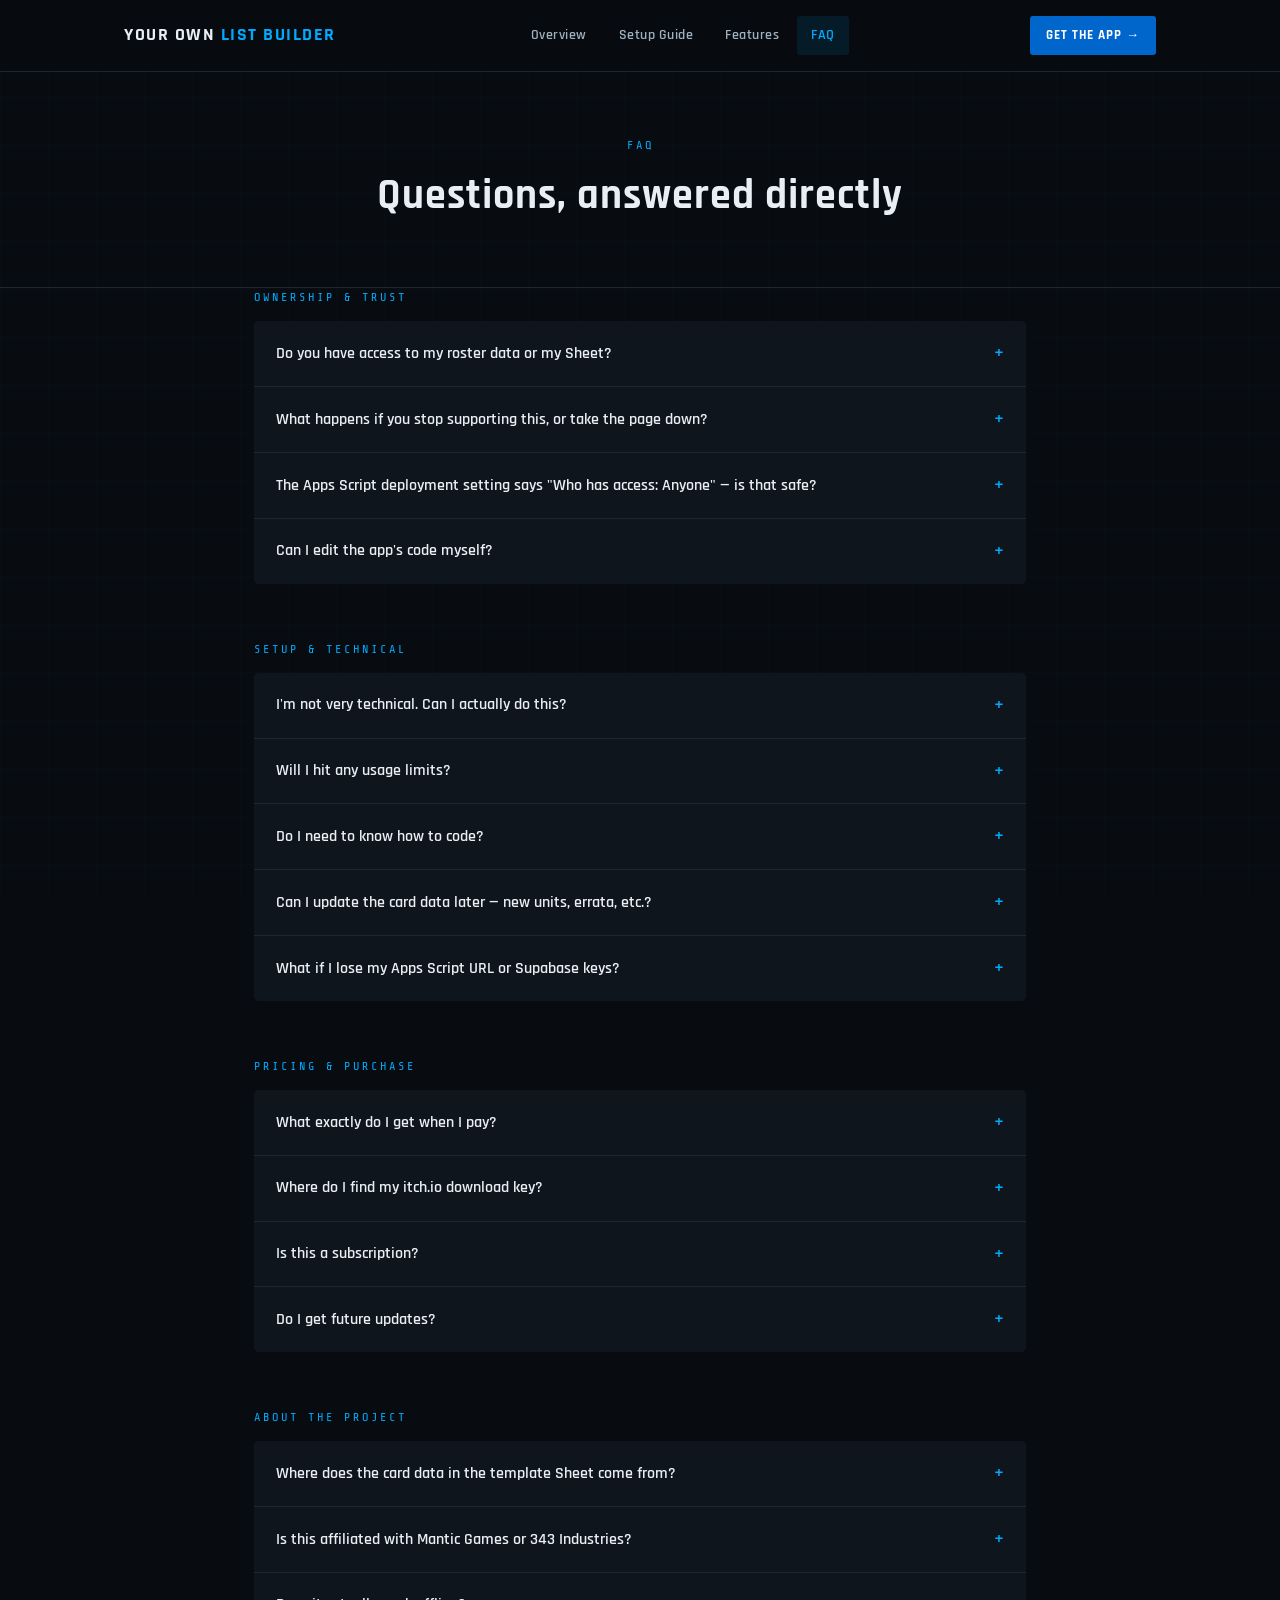
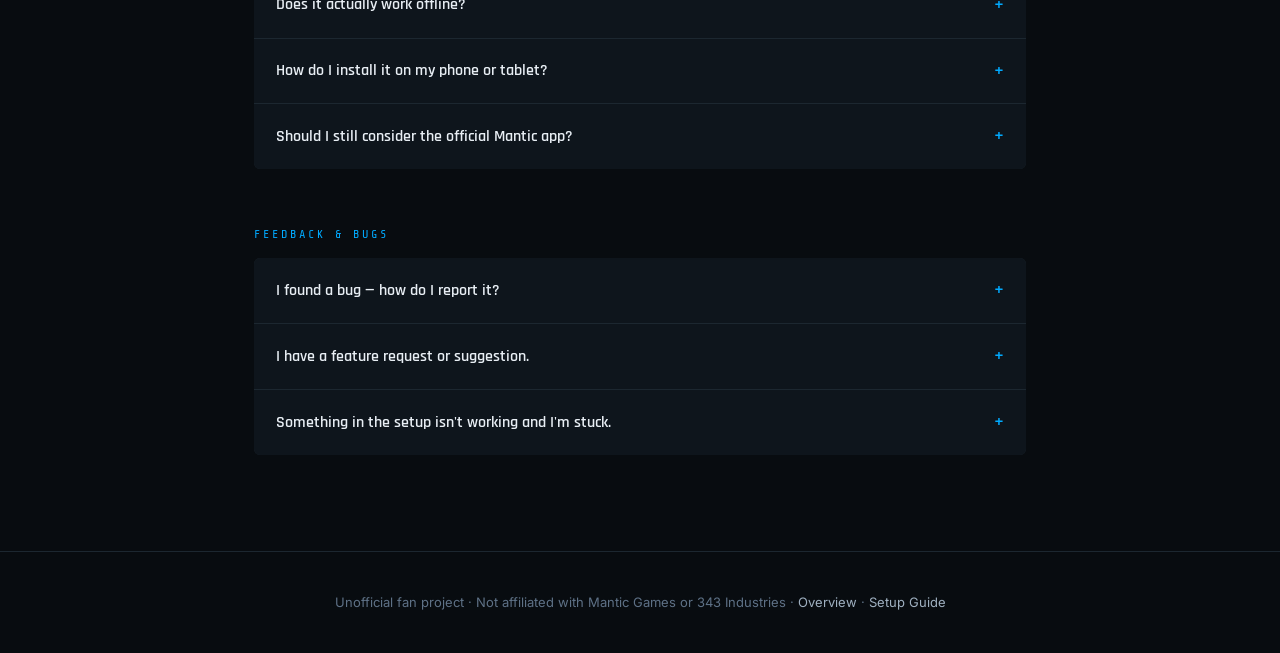
==== commit ae7ec9a6: "Update faq and features" ====
--- a/faq.html
+++ b/faq.html
@@ -109,18 +109,6 @@
 
     <div class="faq-item">
       <div class="faq-q" onclick="toggleFaq(this.parentElement)">
-        The app isn't loading correctly — could my browser's auto-translate be the cause?
-        <span class="faq-q-mark">+</span>
-      </div>
-      <div class="faq-a">
-        <p>Yes, this is a known cause of loading failures. If your browser's automatic translation feature is active on the setup guide or the app itself, it can interfere with how the page loads and prevent the app from functioning correctly.</p>
-        <p>To disable it: in <strong>Chrome</strong>, click the translate icon in the address bar and select <strong>Never translate this site</strong>. In <strong>Safari</strong>, go to <strong>Settings → Translation</strong> and make sure the site isn't set to auto-translate. In <strong>Firefox</strong>, click the translate icon in the toolbar and choose <strong>Never translate this language</strong>.</p>
-        <p>The app has its own built-in language support (English and French, plus any language you add via your Sheet) — browser translation is not needed and should be turned off for this site.</p>
-      </div>
-    </div>
-
-    <div class="faq-item">
-      <div class="faq-q" onclick="toggleFaq(this.parentElement)">
         Can I update the card data later — new units, errata, etc.?
         <span class="faq-q-mark">+</span>
       </div>
@@ -227,7 +215,7 @@
       </div>
       <div class="faq-a">
         <p><strong>iPhone / iPad:</strong> Open your Cloudflare URL in <strong>Safari</strong> (not Chrome or Firefox — those can't install web apps on iOS). Once loaded, tap the <strong>Share button</strong> (box with an arrow at the bottom), scroll down, and tap <strong>Add to Home Screen</strong>. Give it a name and tap Add. The <code>apple-touch-icon.png</code> file in your repository is what gives the icon its correct appearance — without it, iOS uses a generic screenshot instead.</p>
-        <p><strong>Android:</strong> Open your Cloudflare URL in <strong>Chrome</strong>. Tap the <strong>three-dot menu</strong> in the top right, then tap <strong>Add to Home screen</strong> or <strong>Install app</strong>. Give it a name and tap Add. It'll appear on your home screen and open full-screen just like a native app.</p>
+        <p><strong>Android:</strong> Open your Cloudflare URL in <strong>Chrome</strong>. Tap the <strong>three-dot menu</strong> in the top right, then tap <strong>Add to Home screen</strong> or <strong>Install app</strong>. Give it a name and tap Add. It opens full-screen just like a native app.</p>
         <p>Full step-by-step instructions with screenshots for both are in the <a href="setup.html#step-pwa">Setup Guide</a>.</p>
       </div>
     </div>
